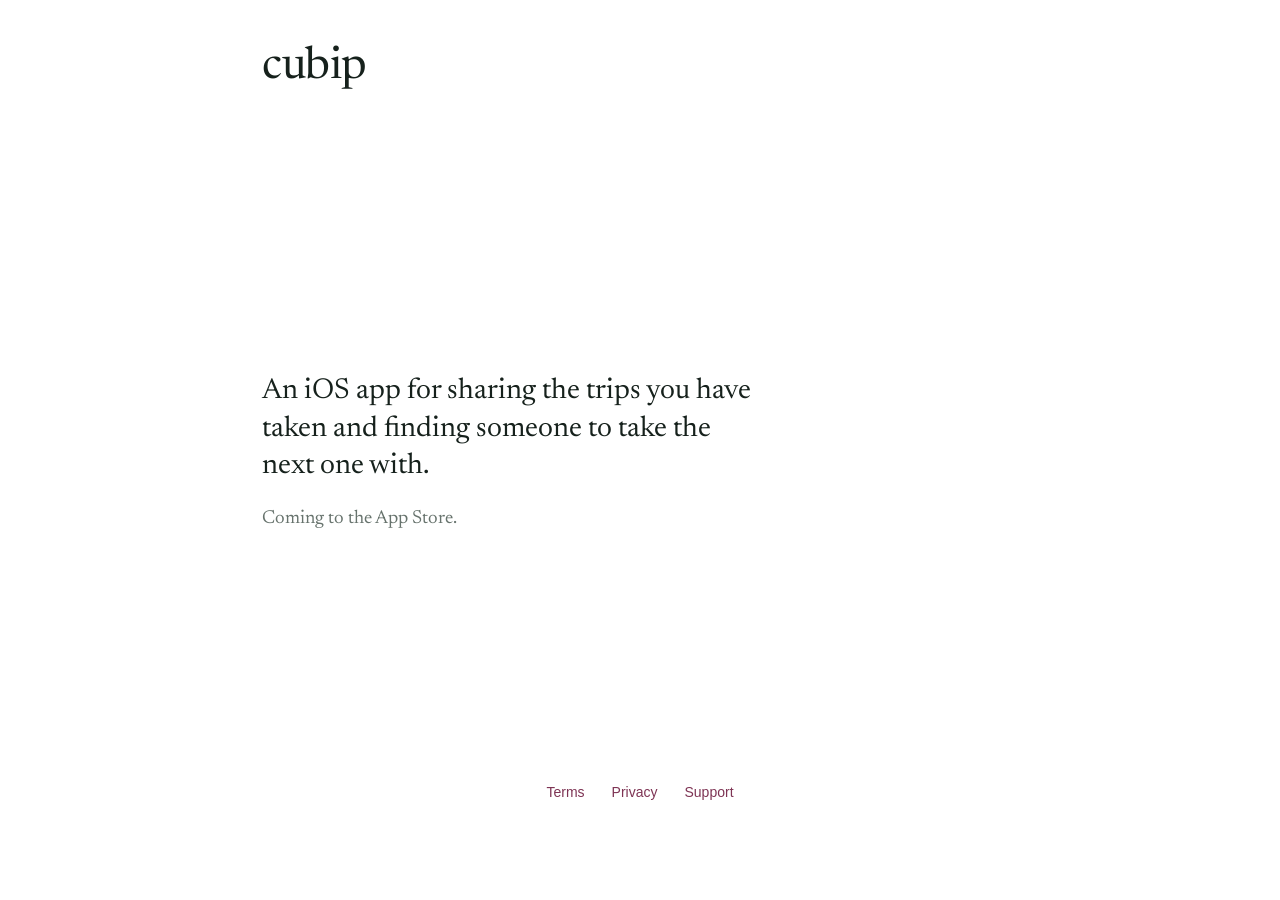
==== index.html @ 6688f63d "The cubip.com website: landing, terms, privacy, support" ====
<!DOCTYPE html>
<html lang="en">
<head>
  <meta charset="utf-8">
  <meta name="viewport" content="width=device-width, initial-scale=1">
  <title>cubip</title>
  <meta name="description" content="An iOS app for sharing the trips you have taken and finding someone to take the next one with.">
  <link rel="preconnect" href="https://fonts.googleapis.com">
  <link rel="preconnect" href="https://fonts.gstatic.com" crossorigin>
  <link href="https://fonts.googleapis.com/css2?family=Newsreader:ital,opsz,wght@0,6..72,400;0,6..72,500;0,6..72,600;1,6..72,400&family=Noto+Serif+TC:wght@400;500;600&display=swap" rel="stylesheet">
  <link rel="stylesheet" href="/style.css">
</head>
<body>
  <main class="landing">
    <header>
      <p class="wordmark">cubip</p>
    </header>

    <section>
      <p class="lede">An iOS app for sharing the trips you have taken and finding someone to take the next one with.</p>
      <p class="note">Coming to the App Store.</p>
    </section>

    <footer>
      <ul class="links">
        <li><a href="/terms/">Terms</a></li>
        <li><a href="/privacy/">Privacy</a></li>
        <li><a href="/support/">Support</a></li>
      </ul>
    </footer>
  </main>
</body>
</html>
---- style.css ----
/* cubip — the website's one stylesheet.
   The same rules as the app: white paper, ink for text, one accent for links,
   serif for everything people read. */

:root {
  --ink: #16211C;
  --muted: #67736D;
  --faint: #9AA39E;
  --raised: #F4F5F3;
  --accent: #7E3454;
  --rule: rgba(22, 33, 28, 0.11);
  --serif: "Newsreader", "Noto Serif TC", "Songti TC", Georgia, serif;
  --sans: -apple-system, BlinkMacSystemFont, "Helvetica Neue", Arial, sans-serif;
}

* {
  box-sizing: border-box;
}

html {
  background: #FFFFFF;
  color: var(--ink);
  font-family: var(--serif);
  font-size: 18px;
  line-height: 1.6;
  -webkit-text-size-adjust: 100%;
  text-rendering: optimizeLegibility;
}

body {
  margin: 0;
  min-height: 100vh;
  min-height: 100dvh;
  padding: 0 16px;
}

main {
  max-width: 42rem;
  margin: 0 auto;
  padding: 3rem 0 4rem;
}

/* The wordmark is the app's name: lowercase, serif, never anything else. */
.wordmark {
  font-family: var(--serif);
  font-weight: 400;
  font-size: 2rem;
  letter-spacing: -0.01em;
  line-height: 1;
  margin: 0;
}

.wordmark a {
  color: var(--ink);
  text-decoration: none;
}

h1 {
  font-family: var(--serif);
  font-weight: 400;
  font-size: 2rem;
  line-height: 1.2;
  letter-spacing: -0.01em;
  margin: 1.5rem 0 0.5rem;
}

h2 {
  font-family: var(--serif);
  font-weight: 500;
  font-size: 1.35rem;
  line-height: 1.3;
  margin: 2.5rem 0 0.5rem;
}

p, ul, ol {
  margin: 0 0 1.1rem;
}

ul, ol {
  padding-left: 1.4rem;
}

li {
  margin-bottom: 0.35rem;
}

a {
  color: var(--accent);
  text-decoration: underline;
  text-decoration-thickness: 1px;
  text-underline-offset: 0.15em;
}

a:hover {
  text-decoration-thickness: 2px;
}

strong {
  font-weight: 600;
}

/* Metadata — the page's date, the footer line — is set the way MetaText is
   in the app: small sans, tracked, in capitals. */
.meta {
  font-family: var(--sans);
  font-size: 11px;
  letter-spacing: 0.08em;
  text-transform: uppercase;
  color: var(--muted);
  margin: 0 0 2rem;
}

.muted {
  color: var(--muted);
}

hr {
  border: 0;
  border-top: 1px solid var(--rule);
  margin: 3rem 0 1.5rem;
}

/* Page footer: links to the other pages, in the sans like a control row. */
footer {
  max-width: 42rem;
  margin: 0 auto;
  padding: 0 0 3rem;
}

.links {
  font-family: var(--sans);
  font-size: 14px;
  display: flex;
  flex-wrap: wrap;
  gap: 0.25rem 1.5rem;
  list-style: none;
  padding: 0;
  margin: 0;
}

.links a {
  text-decoration: none;
}

.links a:hover {
  text-decoration: underline;
}

/* Landing page: one screen, wordmark at the top, the lines that matter,
   links pinned at the bottom of the viewport. */
.landing {
  display: flex;
  flex-direction: column;
  justify-content: space-between;
  min-height: 100vh;
  min-height: 100dvh;
  max-width: 42rem;
  margin: 0 auto;
  padding: 2.5rem 0 2rem;
}

.landing .wordmark {
  font-size: 2.5rem;
}

.landing .lede {
  font-size: 1.6rem;
  line-height: 1.3;
  margin: 2rem 0 1rem;
  max-width: 28rem;
}

.landing .note {
  color: var(--muted);
  font-size: 1.05rem;
  margin: 0;
}

@media (max-width: 480px) {
  html {
    font-size: 17px;
  }

  h1 {
    font-size: 1.75rem;
  }

  .landing .lede {
    font-size: 1.4rem;
  }
}

@media (min-width: 720px) {
  main {
    padding-top: 4rem;
  }
}
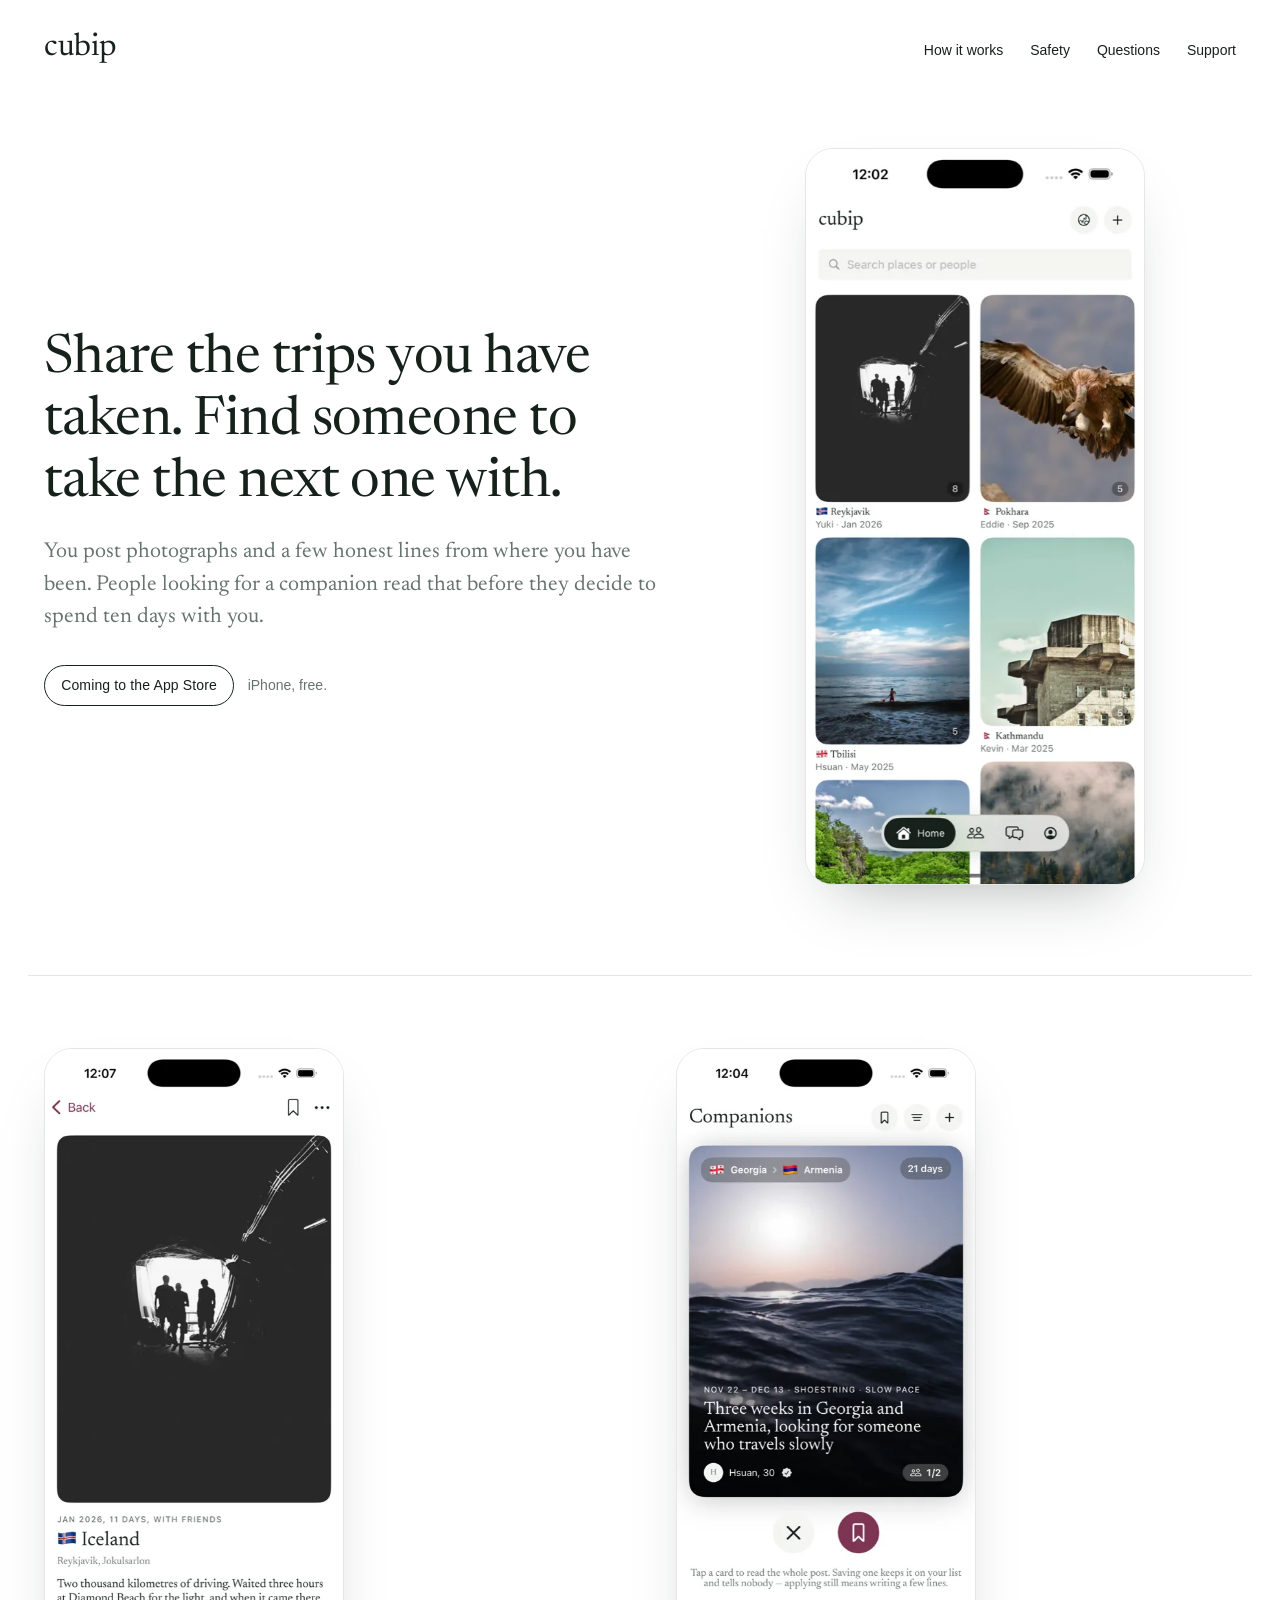
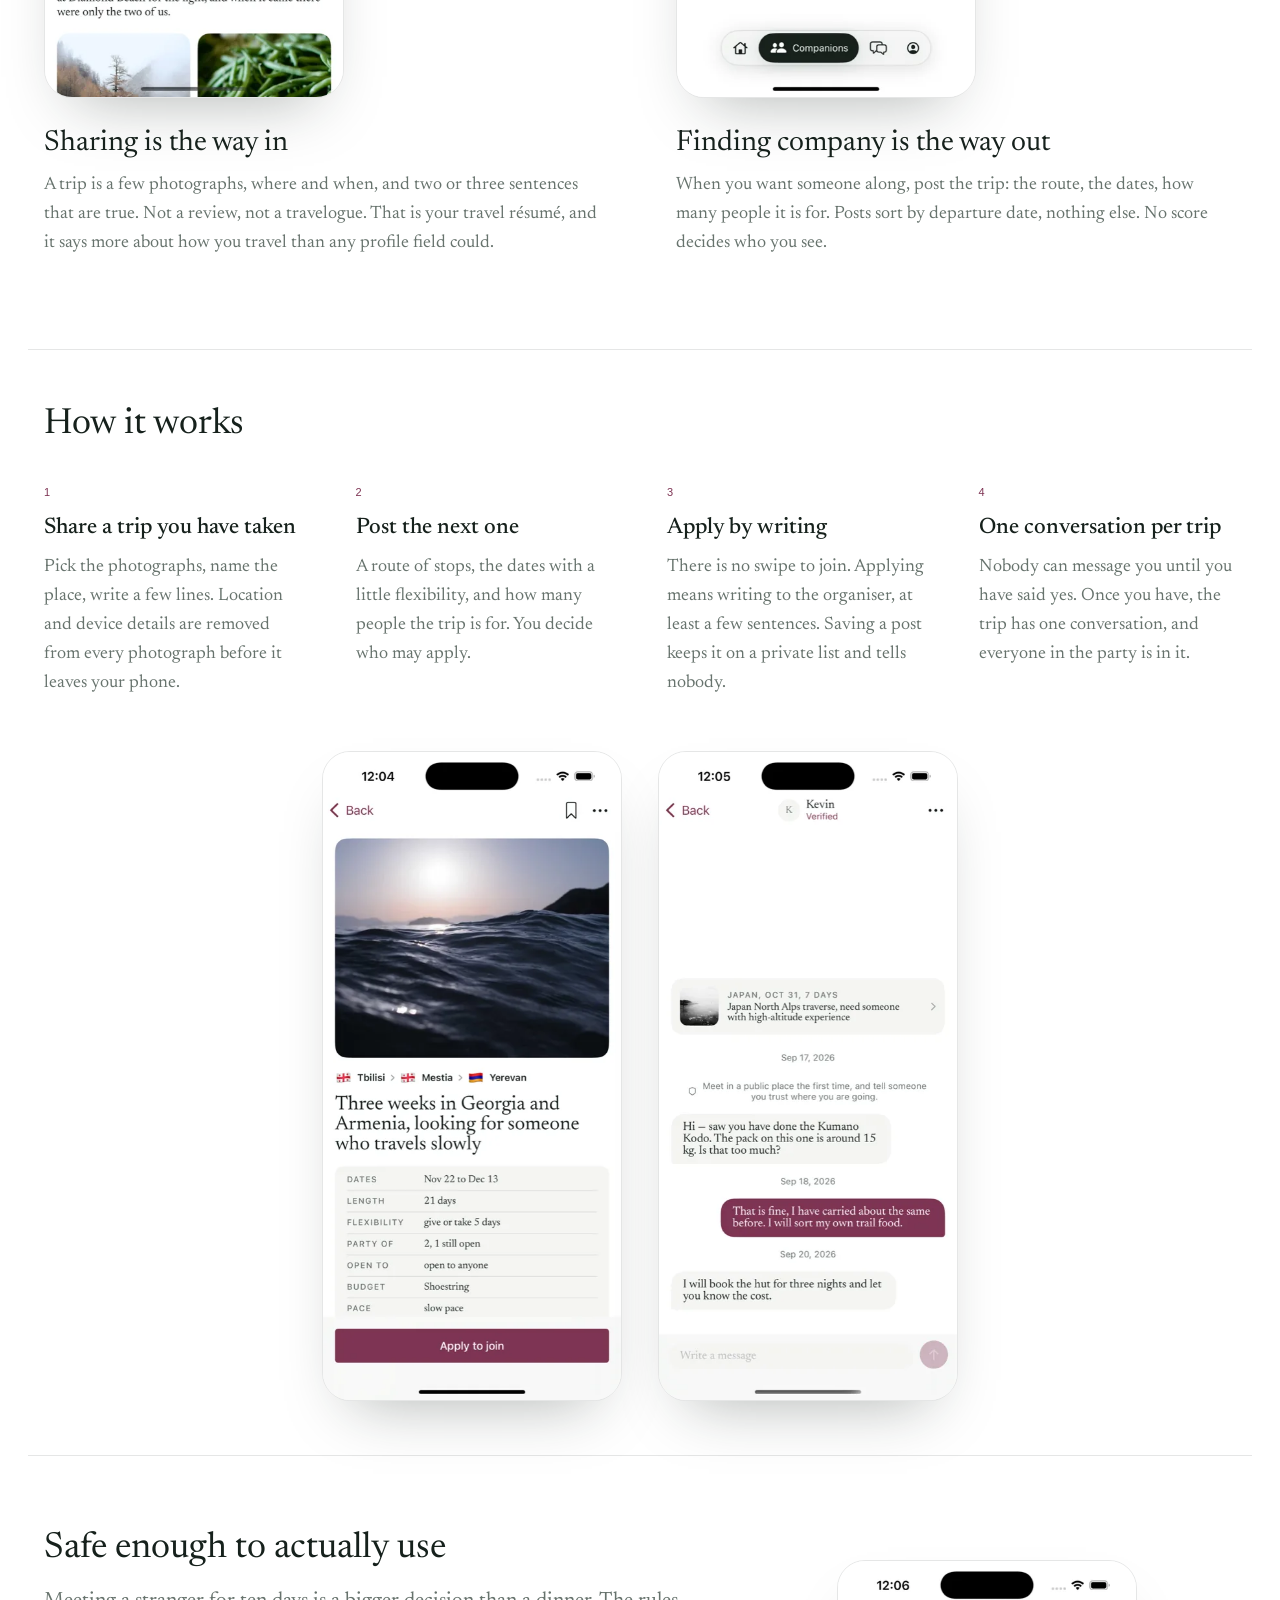
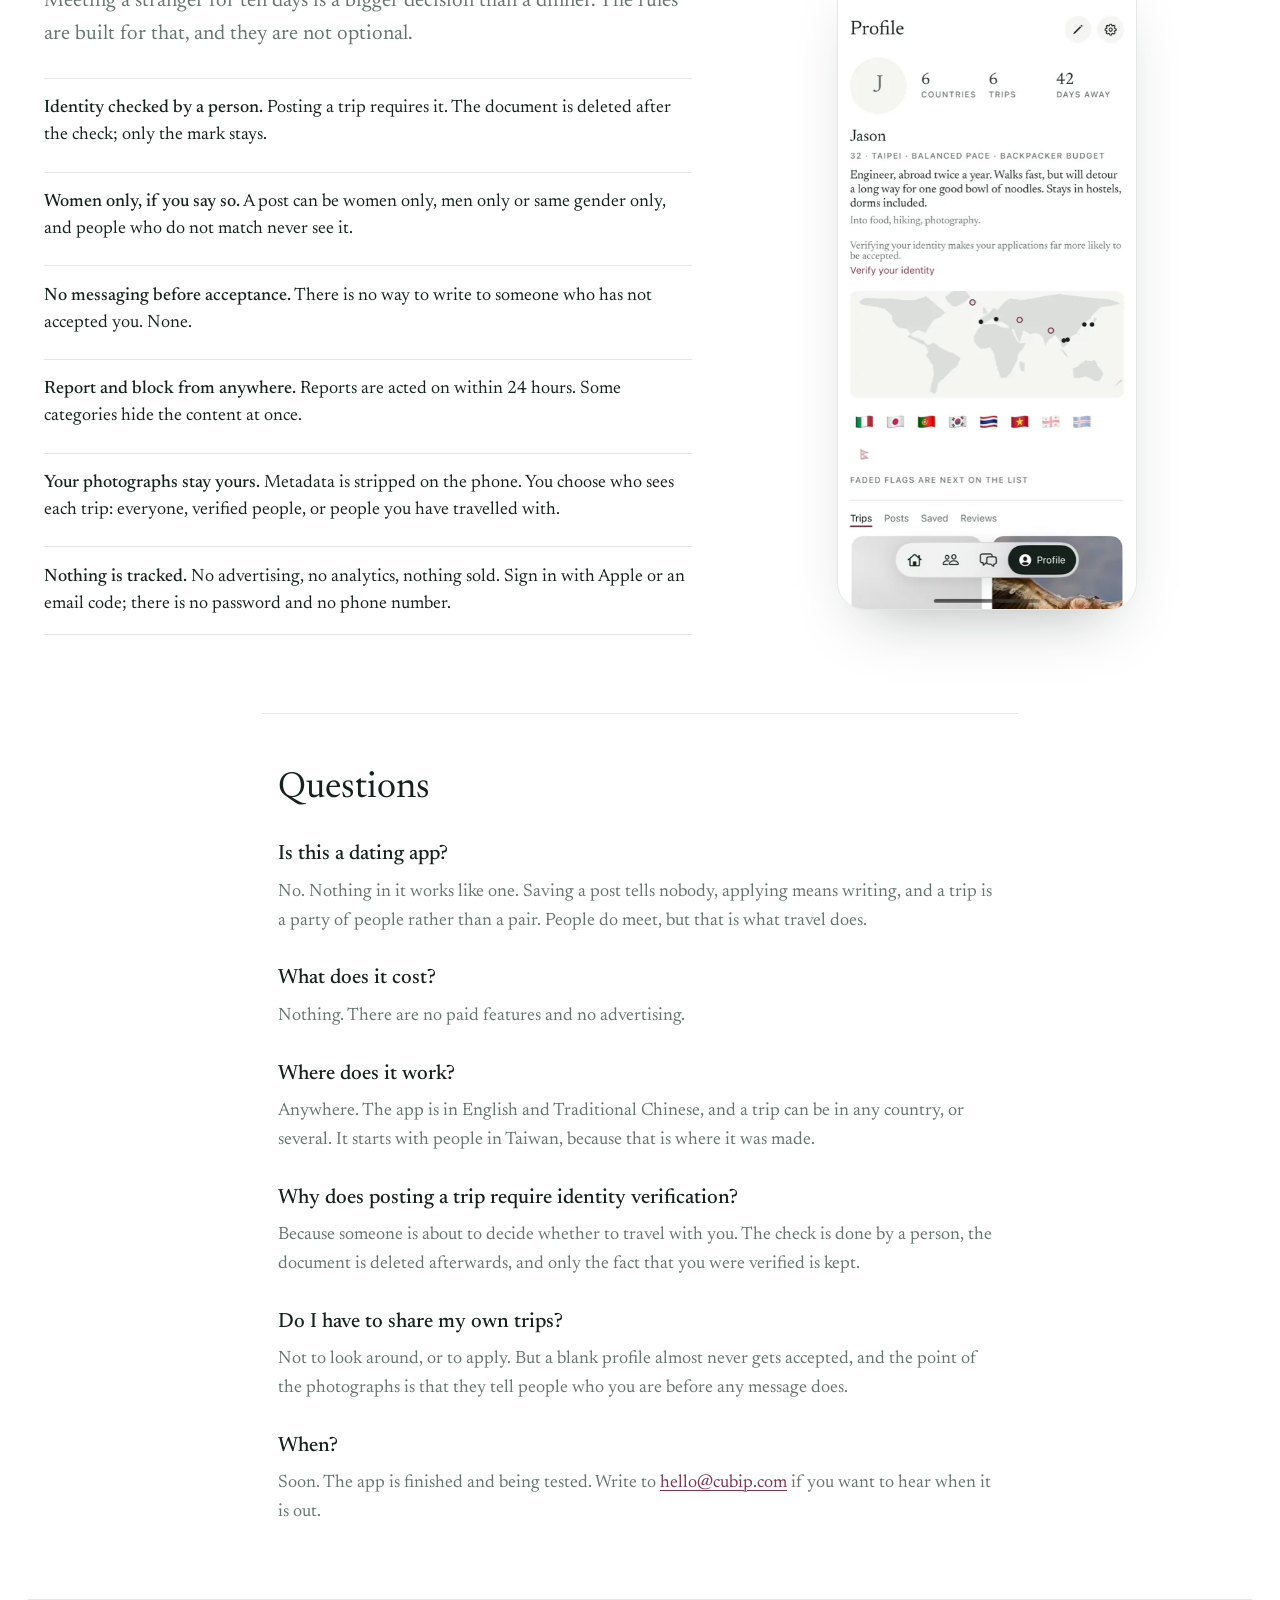
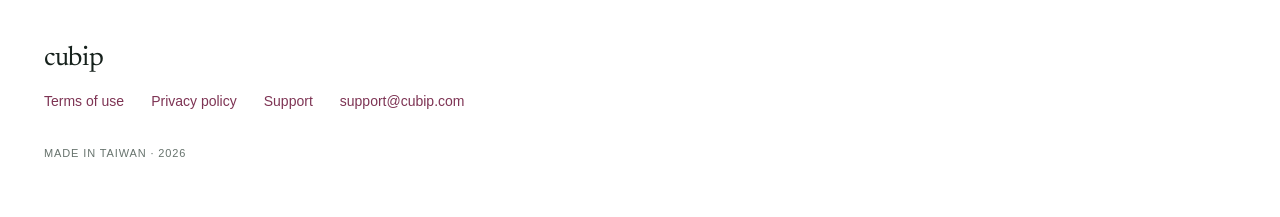
==== commit 5efa3e35: "A proper landing page, and stay out of search until launch Hero with the app on a phone, the two pil" ====
--- a/index.html
+++ b/index.html
@@ -3,31 +3,138 @@
 <head>
   <meta charset="utf-8">
   <meta name="viewport" content="width=device-width, initial-scale=1">
+  <meta name="robots" content="noindex, nofollow">
   <title>cubip</title>
   <meta name="description" content="An iOS app for sharing the trips you have taken and finding someone to take the next one with.">
+  <meta property="og:title" content="cubip">
+  <meta property="og:description" content="Share the trips you have taken. Find someone to take the next one with.">
+  <meta property="og:image" content="https://cubip.com/images/1-home.webp">
+  <link rel="icon" href="/images/icon.webp" type="image/webp">
   <link rel="preconnect" href="https://fonts.googleapis.com">
   <link rel="preconnect" href="https://fonts.gstatic.com" crossorigin>
   <link href="https://fonts.googleapis.com/css2?family=Newsreader:ital,opsz,wght@0,6..72,400;0,6..72,500;0,6..72,600;1,6..72,400&family=Noto+Serif+TC:wght@400;500;600&display=swap" rel="stylesheet">
   <link rel="stylesheet" href="/style.css">
 </head>
-<body>
-  <main class="landing">
-    <header>
-      <p class="wordmark">cubip</p>
-    </header>
+<body class="home">
 
-    <section>
-      <p class="lede">An iOS app for sharing the trips you have taken and finding someone to take the next one with.</p>
-      <p class="note">Coming to the App Store.</p>
-    </section>
+  <nav class="topbar">
+    <p class="wordmark"><a href="/">cubip</a></p>
+    <ul class="links">
+      <li><a href="#how">How it works</a></li>
+      <li><a href="#safety">Safety</a></li>
+      <li><a href="#questions">Questions</a></li>
+      <li><a href="/support/">Support</a></li>
+    </ul>
+  </nav>
 
-    <footer>
-      <ul class="links">
-        <li><a href="/terms/">Terms</a></li>
-        <li><a href="/privacy/">Privacy</a></li>
-        <li><a href="/support/">Support</a></li>
+  <header class="hero">
+    <div class="hero-text">
+      <h1>Share the trips you have taken. Find someone to take the next one with.</h1>
+      <p class="lede">You post photographs and a few honest lines from where you have been. People looking for a companion read that before they decide to spend ten days with you.</p>
+      <p class="soon"><span class="pill">Coming to the App Store</span> <span class="muted">iPhone, free.</span></p>
+    </div>
+    <figure class="phone phone-hero">
+      <img src="/images/1-home.webp" alt="The cubip home screen: a wall of photographs from trips people have taken" width="500" height="1087" loading="eager">
+    </figure>
+  </header>
+
+  <section class="pillars">
+    <div class="pillar">
+      <figure class="phone">
+        <img src="/images/2-record.webp" alt="A travel record: a photograph, the place, the dates and a few lines" width="500" height="1087" loading="lazy">
+      </figure>
+      <h2>Sharing is the way in</h2>
+      <p>A trip is a few photographs, where and when, and two or three sentences that are true. Not a review, not a travelogue. That is your travel résumé, and it says more about how you travel than any profile field could.</p>
+    </div>
+    <div class="pillar">
+      <figure class="phone">
+        <img src="/images/3-companions.webp" alt="A companion card: the route, the dates, the party and the organiser" width="500" height="1087" loading="lazy">
+      </figure>
+      <h2>Finding company is the way out</h2>
+      <p>When you want someone along, post the trip: the route, the dates, how many people it is for. Posts sort by departure date, nothing else. No score decides who you see.</p>
+    </div>
+  </section>
+
+  <section id="how" class="how">
+    <h2 class="section-title">How it works</h2>
+    <ol class="steps">
+      <li>
+        <span class="step-number">1</span>
+        <h3>Share a trip you have taken</h3>
+        <p>Pick the photographs, name the place, write a few lines. Location and device details are removed from every photograph before it leaves your phone.</p>
+      </li>
+      <li>
+        <span class="step-number">2</span>
+        <h3>Post the next one</h3>
+        <p>A route of stops, the dates with a little flexibility, and how many people the trip is for. You decide who may apply.</p>
+      </li>
+      <li>
+        <span class="step-number">3</span>
+        <h3>Apply by writing</h3>
+        <p>There is no swipe to join. Applying means writing to the organiser, at least a few sentences. Saving a post keeps it on a private list and tells nobody.</p>
+      </li>
+      <li>
+        <span class="step-number">4</span>
+        <h3>One conversation per trip</h3>
+        <p>Nobody can message you until you have said yes. Once you have, the trip has one conversation, and everyone in the party is in it.</p>
+      </li>
+    </ol>
+    <div class="how-phones">
+      <figure class="phone">
+        <img src="/images/4-post.webp" alt="A trip post: the route through Georgia and Armenia, the dates and the party" width="500" height="1087" loading="lazy">
+      </figure>
+      <figure class="phone">
+        <img src="/images/5-chat.webp" alt="A trip's conversation, opened after an application was accepted" width="500" height="1087" loading="lazy">
+      </figure>
+    </div>
+  </section>
+
+  <section id="safety" class="safety">
+    <div class="safety-text">
+      <h2 class="section-title">Safe enough to actually use</h2>
+      <p class="lede">Meeting a stranger for ten days is a bigger decision than a dinner. The rules are built for that, and they are not optional.</p>
+      <ul class="rules">
+        <li><strong>Identity checked by a person.</strong> Posting a trip requires it. The document is deleted after the check; only the mark stays.</li>
+        <li><strong>Women only, if you say so.</strong> A post can be women only, men only or same gender only, and people who do not match never see it.</li>
+        <li><strong>No messaging before acceptance.</strong> There is no way to write to someone who has not accepted you. None.</li>
+        <li><strong>Report and block from anywhere.</strong> Reports are acted on within 24 hours. Some categories hide the content at once.</li>
+        <li><strong>Your photographs stay yours.</strong> Metadata is stripped on the phone. You choose who sees each trip: everyone, verified people, or people you have travelled with.</li>
+        <li><strong>Nothing is tracked.</strong> No advertising, no analytics, nothing sold. Sign in with Apple or an email code; there is no password and no phone number.</li>
       </ul>
-    </footer>
-  </main>
+    </div>
+    <figure class="phone">
+      <img src="/images/6-profile.webp" alt="A profile: the footprint map, the flags of countries visited, and the trips" width="500" height="1087" loading="lazy">
+    </figure>
+  </section>
+
+  <section id="questions" class="questions">
+    <h2 class="section-title">Questions</h2>
+    <dl>
+      <dt>Is this a dating app?</dt>
+      <dd>No. Nothing in it works like one. Saving a post tells nobody, applying means writing, and a trip is a party of people rather than a pair. People do meet, but that is what travel does.</dd>
+      <dt>What does it cost?</dt>
+      <dd>Nothing. There are no paid features and no advertising.</dd>
+      <dt>Where does it work?</dt>
+      <dd>Anywhere. The app is in English and Traditional Chinese, and a trip can be in any country, or several. It starts with people in Taiwan, because that is where it was made.</dd>
+      <dt>Why does posting a trip require identity verification?</dt>
+      <dd>Because someone is about to decide whether to travel with you. The check is done by a person, the document is deleted afterwards, and only the fact that you were verified is kept.</dd>
+      <dt>Do I have to share my own trips?</dt>
+      <dd>Not to look around, or to apply. But a blank profile almost never gets accepted, and the point of the photographs is that they tell people who you are before any message does.</dd>
+      <dt>When?</dt>
+      <dd>Soon. The app is finished and being tested. Write to <a href="mailto:hello@cubip.com">hello@cubip.com</a> if you want to hear when it is out.</dd>
+    </dl>
+  </section>
+
+  <footer class="site-footer">
+    <p class="wordmark">cubip</p>
+    <ul class="links">
+      <li><a href="/terms/">Terms of use</a></li>
+      <li><a href="/privacy/">Privacy policy</a></li>
+      <li><a href="/support/">Support</a></li>
+      <li><a href="mailto:support@cubip.com">support@cubip.com</a></li>
+    </ul>
+    <p class="meta">Made in Taiwan · 2026</p>
+  </footer>
+
 </body>
 </html>
--- a/style.css
+++ b/style.css
@@ -195,3 +195,296 @@
     padding-top: 4rem;
   }
 }
+
+/* ------------------------------------------------------------ Landing page
+   Photographs carry the colour; the page stays white and set in the serif.
+   Phones are plain rounded frames, no bezel art, so the screenshots read as
+   prints on a wall rather than as a device advert. */
+
+.home {
+  padding: 0;
+}
+
+.topbar {
+  display: flex;
+  align-items: baseline;
+  justify-content: space-between;
+  gap: 1rem;
+  max-width: 68rem;
+  margin: 0 auto;
+  padding: 1.75rem 16px 0;
+}
+
+.topbar .wordmark {
+  font-size: 1.75rem;
+}
+
+.topbar .links a {
+  color: var(--ink);
+}
+
+.hero {
+  display: grid;
+  grid-template-columns: minmax(0, 1fr);
+  gap: 2.5rem;
+  align-items: center;
+  max-width: 68rem;
+  margin: 0 auto;
+  padding: 3rem 16px 4rem;
+}
+
+.hero h1 {
+  font-size: 2.4rem;
+  line-height: 1.15;
+  margin: 0 0 1.25rem;
+  max-width: 22ch;
+}
+
+.hero .lede {
+  font-size: 1.2rem;
+  line-height: 1.5;
+  color: var(--muted);
+  max-width: 34rem;
+  margin: 0 0 1.75rem;
+}
+
+.soon {
+  font-family: var(--sans);
+  font-size: 14px;
+  margin: 0;
+  display: flex;
+  align-items: center;
+  gap: 0.75rem;
+  flex-wrap: wrap;
+}
+
+.pill {
+  display: inline-block;
+  padding: 0.45rem 0.9rem;
+  border: 1px solid var(--ink);
+  border-radius: 999px;
+  color: var(--ink);
+  font-weight: 500;
+  letter-spacing: 0.01em;
+}
+
+.phone {
+  margin: 0;
+  width: 100%;
+  max-width: 300px;
+  justify-self: center;
+}
+
+.phone img {
+  display: block;
+  width: 100%;
+  height: auto;
+  border-radius: 28px;
+  border: 1px solid var(--rule);
+  box-shadow: 0 30px 60px -30px rgba(22, 33, 28, 0.35);
+}
+
+.phone-hero {
+  max-width: 340px;
+}
+
+.section-title {
+  font-size: 2rem;
+  font-weight: 400;
+  line-height: 1.2;
+  margin: 0 0 0.75rem;
+}
+
+.pillars {
+  display: grid;
+  grid-template-columns: minmax(0, 1fr);
+  gap: 3rem;
+  max-width: 68rem;
+  margin: 0 auto;
+  padding: 3rem 16px;
+  border-top: 1px solid var(--rule);
+}
+
+.pillar h2 {
+  font-size: 1.6rem;
+  font-weight: 400;
+  margin: 1.5rem 0 0.5rem;
+}
+
+.pillar p {
+  color: var(--muted);
+}
+
+.how {
+  max-width: 68rem;
+  margin: 0 auto;
+  padding: 3rem 16px;
+  border-top: 1px solid var(--rule);
+}
+
+.steps {
+  list-style: none;
+  padding: 0;
+  margin: 2rem 0 0;
+  display: grid;
+  grid-template-columns: minmax(0, 1fr);
+  gap: 2rem;
+}
+
+.steps li {
+  margin: 0;
+}
+
+.step-number {
+  font-family: var(--sans);
+  font-size: 11px;
+  letter-spacing: 0.08em;
+  color: var(--accent);
+  display: block;
+  margin-bottom: 0.5rem;
+}
+
+.steps h3 {
+  font-family: var(--serif);
+  font-weight: 500;
+  font-size: 1.25rem;
+  margin: 0 0 0.4rem;
+}
+
+.steps p {
+  color: var(--muted);
+  font-size: 1rem;
+  margin: 0;
+}
+
+.how-phones {
+  display: flex;
+  gap: 2rem;
+  justify-content: center;
+  flex-wrap: wrap;
+  margin-top: 3rem;
+}
+
+.safety {
+  display: grid;
+  grid-template-columns: minmax(0, 1fr);
+  gap: 2.5rem;
+  align-items: center;
+  max-width: 68rem;
+  margin: 0 auto;
+  padding: 3rem 16px;
+  border-top: 1px solid var(--rule);
+}
+
+.safety .lede {
+  font-size: 1.15rem;
+  color: var(--muted);
+  margin: 0 0 1.5rem;
+}
+
+.rules {
+  list-style: none;
+  padding: 0;
+  margin: 0;
+}
+
+.rules li {
+  padding: 0.9rem 0;
+  border-top: 1px solid var(--rule);
+  font-size: 1rem;
+  line-height: 1.5;
+}
+
+.rules li:last-child {
+  border-bottom: 1px solid var(--rule);
+}
+
+.rules strong {
+  font-weight: 500;
+}
+
+.questions {
+  max-width: 42rem;
+  margin: 0 auto;
+  padding: 3rem 16px 4rem;
+  border-top: 1px solid var(--rule);
+}
+
+.questions dl {
+  margin: 1.5rem 0 0;
+}
+
+.questions dt {
+  font-weight: 500;
+  font-size: 1.15rem;
+  margin: 1.5rem 0 0.35rem;
+}
+
+.questions dd {
+  margin: 0;
+  color: var(--muted);
+}
+
+.site-footer {
+  max-width: 68rem;
+  margin: 0 auto;
+  padding: 2.5rem 16px 3rem;
+  border-top: 1px solid var(--rule);
+}
+
+.site-footer .wordmark {
+  font-size: 1.5rem;
+  margin-bottom: 1rem;
+}
+
+.site-footer .meta {
+  margin: 1.5rem 0 0;
+}
+
+@media (min-width: 720px) {
+  .hero {
+    grid-template-columns: minmax(0, 1.2fr) minmax(0, 1fr);
+    padding-top: 4.5rem;
+    padding-bottom: 5rem;
+  }
+
+  .hero h1 {
+    font-size: 3rem;
+  }
+
+  .pillars {
+    grid-template-columns: repeat(2, minmax(0, 1fr));
+    gap: 4rem;
+    padding-top: 4rem;
+    padding-bottom: 4rem;
+  }
+
+  .steps {
+    grid-template-columns: repeat(2, minmax(0, 1fr));
+    gap: 2.5rem 3rem;
+  }
+
+  .safety {
+    grid-template-columns: minmax(0, 1.3fr) minmax(0, 1fr);
+    padding-top: 4rem;
+    padding-bottom: 4rem;
+  }
+}
+
+@media (min-width: 1000px) {
+  .steps {
+    grid-template-columns: repeat(4, minmax(0, 1fr));
+  }
+}
+
+/* On a phone the in-page links are one tap away anyway; keep the top bar to
+   the wordmark and Support so it stays on one line. */
+@media (max-width: 480px) {
+  .topbar .links {
+    gap: 0.25rem 1rem;
+  }
+
+  .topbar .links li:not(:last-child) {
+    display: none;
+  }
+}
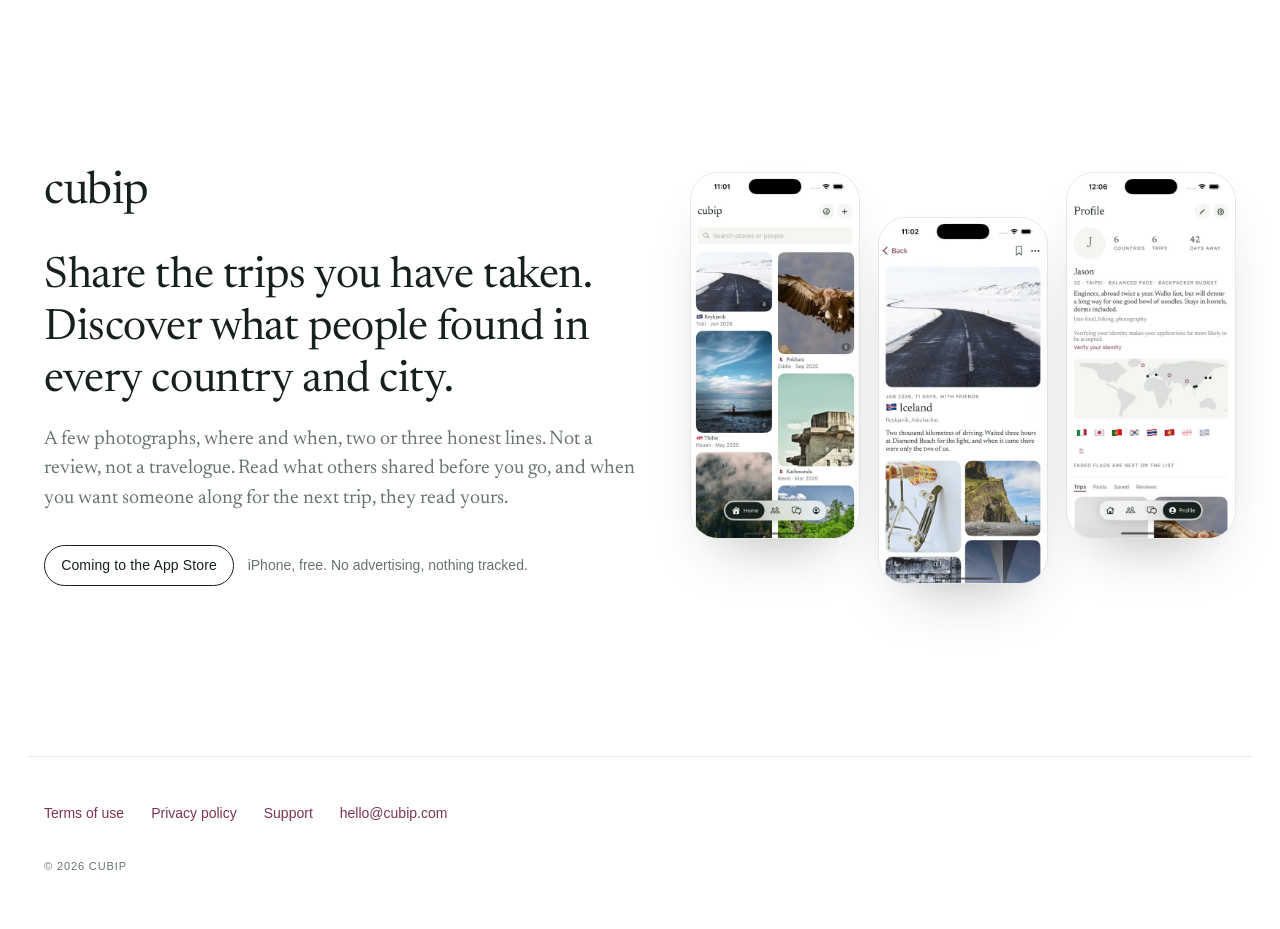
==== commit 9830bb92: "One-screen landing; terms and privacy written for the EU, the US and Taiwan" ====
--- a/index.html
+++ b/index.html
@@ -5,9 +5,9 @@
   <meta name="viewport" content="width=device-width, initial-scale=1">
   <meta name="robots" content="noindex, nofollow">
   <title>cubip</title>
-  <meta name="description" content="An iOS app for sharing the trips you have taken and finding someone to take the next one with.">
+  <meta name="description" content="Share the trips you have taken and discover what people found in every country and city. An iPhone app.">
   <meta property="og:title" content="cubip">
-  <meta property="og:description" content="Share the trips you have taken. Find someone to take the next one with.">
+  <meta property="og:description" content="Share the trips you have taken. Discover what people found in every country and city.">
   <meta property="og:image" content="https://cubip.com/images/1-home.webp">
   <link rel="icon" href="/images/icon.webp" type="image/webp">
   <link rel="preconnect" href="https://fonts.googleapis.com">
@@ -17,123 +17,37 @@
 </head>
 <body class="home">
 
-  <nav class="topbar">
-    <p class="wordmark"><a href="/">cubip</a></p>
-    <ul class="links">
-      <li><a href="#how">How it works</a></li>
-      <li><a href="#safety">Safety</a></li>
-      <li><a href="#questions">Questions</a></li>
-      <li><a href="/support/">Support</a></li>
-    </ul>
-  </nav>
-
-  <header class="hero">
-    <div class="hero-text">
-      <h1>Share the trips you have taken. Find someone to take the next one with.</h1>
-      <p class="lede">You post photographs and a few honest lines from where you have been. People looking for a companion read that before they decide to spend ten days with you.</p>
-      <p class="soon"><span class="pill">Coming to the App Store</span> <span class="muted">iPhone, free.</span></p>
+  <main class="landing">
+    <div class="landing-text">
+      <p class="wordmark"><a href="/">cubip</a></p>
+      <h1 class="lede">Share the trips you have taken. Discover what people found in every country and city.</h1>
+      <p class="note">A few photographs, where and when, two or three honest lines. Not a review, not a travelogue. Read what others shared before you go, and when you want someone along for the next trip, they read yours.</p>
+      <p class="store-line">
+        <span class="pill">Coming to the App Store</span>
+        <span class="muted">iPhone, free. No advertising, nothing tracked.</span>
+      </p>
     </div>
-    <figure class="phone phone-hero">
-      <img src="/images/1-home.webp" alt="The cubip home screen: a wall of photographs from trips people have taken" width="500" height="1087" loading="eager">
-    </figure>
-  </header>
-
-  <section class="pillars">
-    <div class="pillar">
+    <div class="landing-phones">
+      <figure class="phone">
+        <img src="/images/1-home.webp" alt="The cubip home screen: a wall of photographs from trips people have taken" width="500" height="1087" loading="eager">
+      </figure>
       <figure class="phone">
         <img src="/images/2-record.webp" alt="A travel record: a photograph, the place, the dates and a few lines" width="500" height="1087" loading="lazy">
       </figure>
-      <h2>Sharing is the way in</h2>
-      <p>A trip is a few photographs, where and when, and two or three sentences that are true. Not a review, not a travelogue. That is your travel résumé, and it says more about how you travel than any profile field could.</p>
-    </div>
-    <div class="pillar">
       <figure class="phone">
-        <img src="/images/3-companions.webp" alt="A companion card: the route, the dates, the party and the organiser" width="500" height="1087" loading="lazy">
-      </figure>
-      <h2>Finding company is the way out</h2>
-      <p>When you want someone along, post the trip: the route, the dates, how many people it is for. Posts sort by departure date, nothing else. No score decides who you see.</p>
-    </div>
-  </section>
-
-  <section id="how" class="how">
-    <h2 class="section-title">How it works</h2>
-    <ol class="steps">
-      <li>
-        <span class="step-number">1</span>
-        <h3>Share a trip you have taken</h3>
-        <p>Pick the photographs, name the place, write a few lines. Location and device details are removed from every photograph before it leaves your phone.</p>
-      </li>
-      <li>
-        <span class="step-number">2</span>
-        <h3>Post the next one</h3>
-        <p>A route of stops, the dates with a little flexibility, and how many people the trip is for. You decide who may apply.</p>
-      </li>
-      <li>
-        <span class="step-number">3</span>
-        <h3>Apply by writing</h3>
-        <p>There is no swipe to join. Applying means writing to the organiser, at least a few sentences. Saving a post keeps it on a private list and tells nobody.</p>
-      </li>
-      <li>
-        <span class="step-number">4</span>
-        <h3>One conversation per trip</h3>
-        <p>Nobody can message you until you have said yes. Once you have, the trip has one conversation, and everyone in the party is in it.</p>
-      </li>
-    </ol>
-    <div class="how-phones">
-      <figure class="phone">
-        <img src="/images/4-post.webp" alt="A trip post: the route through Georgia and Armenia, the dates and the party" width="500" height="1087" loading="lazy">
-      </figure>
-      <figure class="phone">
-        <img src="/images/5-chat.webp" alt="A trip's conversation, opened after an application was accepted" width="500" height="1087" loading="lazy">
+        <img src="/images/6-profile.webp" alt="A profile: the footprint map, the flags of countries visited, and the trips" width="500" height="1087" loading="lazy">
       </figure>
     </div>
-  </section>
-
-  <section id="safety" class="safety">
-    <div class="safety-text">
-      <h2 class="section-title">Safe enough to actually use</h2>
-      <p class="lede">Meeting a stranger for ten days is a bigger decision than a dinner. The rules are built for that, and they are not optional.</p>
-      <ul class="rules">
-        <li><strong>Identity checked by a person.</strong> Posting a trip requires it. The document is deleted after the check; only the mark stays.</li>
-        <li><strong>Women only, if you say so.</strong> A post can be women only, men only or same gender only, and people who do not match never see it.</li>
-        <li><strong>No messaging before acceptance.</strong> There is no way to write to someone who has not accepted you. None.</li>
-        <li><strong>Report and block from anywhere.</strong> Reports are acted on within 24 hours. Some categories hide the content at once.</li>
-        <li><strong>Your photographs stay yours.</strong> Metadata is stripped on the phone. You choose who sees each trip: everyone, verified people, or people you have travelled with.</li>
-        <li><strong>Nothing is tracked.</strong> No advertising, no analytics, nothing sold. Sign in with Apple or an email code; there is no password and no phone number.</li>
-      </ul>
-    </div>
-    <figure class="phone">
-      <img src="/images/6-profile.webp" alt="A profile: the footprint map, the flags of countries visited, and the trips" width="500" height="1087" loading="lazy">
-    </figure>
-  </section>
-
-  <section id="questions" class="questions">
-    <h2 class="section-title">Questions</h2>
-    <dl>
-      <dt>Is this a dating app?</dt>
-      <dd>No. Nothing in it works like one. Saving a post tells nobody, applying means writing, and a trip is a party of people rather than a pair. People do meet, but that is what travel does.</dd>
-      <dt>What does it cost?</dt>
-      <dd>Nothing. There are no paid features and no advertising.</dd>
-      <dt>Where does it work?</dt>
-      <dd>Anywhere. The app is in English and Traditional Chinese, and a trip can be in any country, or several. It starts with people in Taiwan, because that is where it was made.</dd>
-      <dt>Why does posting a trip require identity verification?</dt>
-      <dd>Because someone is about to decide whether to travel with you. The check is done by a person, the document is deleted afterwards, and only the fact that you were verified is kept.</dd>
-      <dt>Do I have to share my own trips?</dt>
-      <dd>Not to look around, or to apply. But a blank profile almost never gets accepted, and the point of the photographs is that they tell people who you are before any message does.</dd>
-      <dt>When?</dt>
-      <dd>Soon. The app is finished and being tested. Write to <a href="mailto:hello@cubip.com">hello@cubip.com</a> if you want to hear when it is out.</dd>
-    </dl>
-  </section>
+  </main>
 
   <footer class="site-footer">
-    <p class="wordmark">cubip</p>
     <ul class="links">
       <li><a href="/terms/">Terms of use</a></li>
       <li><a href="/privacy/">Privacy policy</a></li>
       <li><a href="/support/">Support</a></li>
-      <li><a href="mailto:support@cubip.com">support@cubip.com</a></li>
+      <li><a href="mailto:hello@cubip.com">hello@cubip.com</a></li>
     </ul>
-    <p class="meta">Made in Taiwan · 2026</p>
+    <p class="meta">© 2026 cubip</p>
   </footer>
 
 </body>
--- a/style.css
+++ b/style.css
@@ -146,17 +146,16 @@
   text-decoration: underline;
 }
 
-/* Landing page: one screen, wordmark at the top, the lines that matter,
-   links pinned at the bottom of the viewport. */
+/* Landing page: one screen. The words on the left, three screenshots as
+   prints on the right, the legal links in the footer. Nothing else. */
 .landing {
-  display: flex;
-  flex-direction: column;
-  justify-content: space-between;
-  min-height: 100vh;
-  min-height: 100dvh;
-  max-width: 42rem;
-  margin: 0 auto;
-  padding: 2.5rem 0 2rem;
+  display: grid;
+  grid-template-columns: minmax(0, 1fr);
+  gap: 2.5rem;
+  align-items: center;
+  max-width: 68rem;
+  margin: 0 auto;
+  padding: 2.5rem 16px 2rem;
 }
 
 .landing .wordmark {
@@ -164,16 +163,68 @@
 }
 
 .landing .lede {
-  font-size: 1.6rem;
-  line-height: 1.3;
+  font-family: var(--serif);
+  font-weight: 400;
+  font-size: 1.9rem;
+  line-height: 1.2;
+  letter-spacing: -0.01em;
   margin: 2rem 0 1rem;
-  max-width: 28rem;
+  max-width: 22ch;
 }
 
 .landing .note {
   color: var(--muted);
-  font-size: 1.05rem;
-  margin: 0;
+  font-size: 1.1rem;
+  line-height: 1.5;
+  max-width: 34rem;
+  margin: 0 0 1.75rem;
+}
+
+/* The one control on the page. Once the App Store link exists it is an
+   <a class="store"> here; until then the pill says so. */
+.store-line {
+  font-family: var(--sans);
+  font-size: 14px;
+  margin: 0;
+  display: flex;
+  align-items: center;
+  gap: 0.75rem;
+  flex-wrap: wrap;
+}
+
+.store {
+  display: inline-block;
+  padding: 0.6rem 1.1rem;
+  background: var(--accent);
+  color: #FFFFFF;
+  border-radius: 999px;
+  font-weight: 500;
+  letter-spacing: 0.01em;
+  text-decoration: none;
+}
+
+.store:hover {
+  text-decoration: none;
+  opacity: 0.92;
+}
+
+.landing-phones {
+  display: flex;
+  gap: 1rem;
+  justify-content: center;
+  align-items: flex-start;
+}
+
+.landing-phones .phone {
+  max-width: 200px;
+}
+
+.landing-phones .phone:nth-child(2) {
+  margin-top: 2.5rem;
+}
+
+.landing-phones .phone:nth-child(3) {
+  display: none;
 }
 
 @media (max-width: 480px) {
@@ -186,7 +237,11 @@
   }
 
   .landing .lede {
-    font-size: 1.4rem;
+    font-size: 1.5rem;
+  }
+
+  .landing-phones .phone {
+    max-width: 150px;
   }
 }
 
@@ -442,6 +497,22 @@
 }
 
 @media (min-width: 720px) {
+  .landing {
+    grid-template-columns: minmax(0, 1.1fr) minmax(0, 1fr);
+    min-height: calc(100vh - 8rem);
+    min-height: calc(100dvh - 8rem);
+    padding-top: 3rem;
+    padding-bottom: 3rem;
+  }
+
+  .landing .lede {
+    font-size: 2.4rem;
+  }
+
+  .landing-phones .phone:nth-child(3) {
+    display: block;
+  }
+
   .hero {
     grid-template-columns: minmax(0, 1.2fr) minmax(0, 1fr);
     padding-top: 4.5rem;
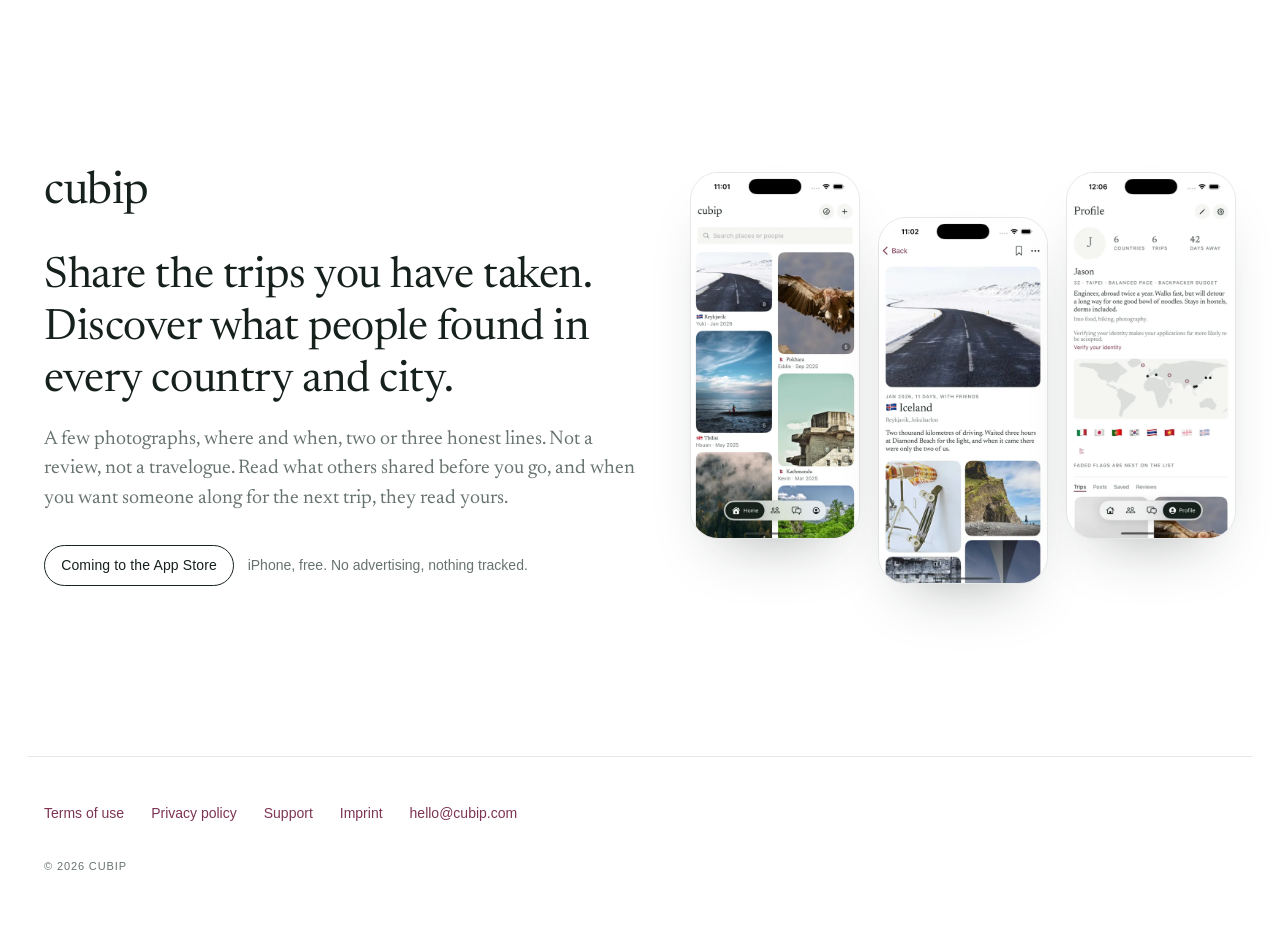
==== commit beac7f5b: "The operator is in Germany: German law, an imprint page, GDPR as home law" ====
--- a/index.html
+++ b/index.html
@@ -45,6 +45,7 @@
       <li><a href="/terms/">Terms of use</a></li>
       <li><a href="/privacy/">Privacy policy</a></li>
       <li><a href="/support/">Support</a></li>
+      <li><a href="/imprint/">Imprint</a></li>
       <li><a href="mailto:hello@cubip.com">hello@cubip.com</a></li>
     </ul>
     <p class="meta">© 2026 cubip</p>
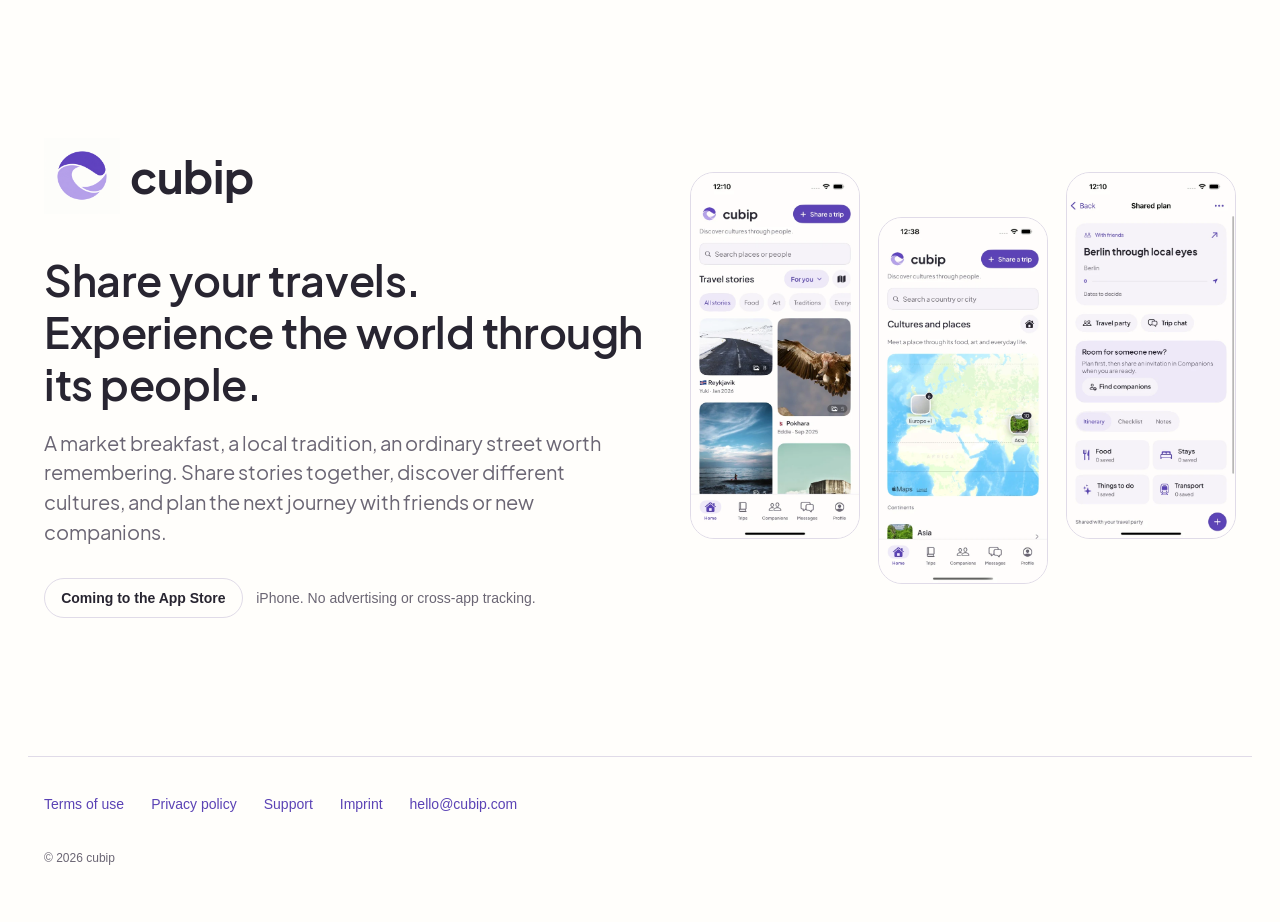
==== commit 31cb331c: "Update cultural travel site and shared planning policies" ====
--- a/index.html
+++ b/index.html
@@ -2,17 +2,16 @@
 <html lang="en">
 <head>
   <meta charset="utf-8">
+  <meta name="referrer" content="no-referrer">
+  <meta http-equiv="Content-Security-Policy" content="default-src 'self'; script-src 'none'; object-src 'none'; base-uri 'none'; form-action 'none'">
   <meta name="viewport" content="width=device-width, initial-scale=1">
   <meta name="robots" content="noindex, nofollow">
   <title>cubip</title>
   <meta name="description" content="Share the trips you have taken and discover what people found in every country and city. An iPhone app.">
   <meta property="og:title" content="cubip">
-  <meta property="og:description" content="Share the trips you have taken. Discover what people found in every country and city.">
+  <meta property="og:description" content="Share your travels. Experience the world through its people.">
   <meta property="og:image" content="https://cubip.com/images/1-home.webp">
   <link rel="icon" href="/images/icon.webp" type="image/webp">
-  <link rel="preconnect" href="https://fonts.googleapis.com">
-  <link rel="preconnect" href="https://fonts.gstatic.com" crossorigin>
-  <link href="https://fonts.googleapis.com/css2?family=Newsreader:ital,opsz,wght@0,6..72,400;0,6..72,500;0,6..72,600;1,6..72,400&family=Noto+Serif+TC:wght@400;500;600&display=swap" rel="stylesheet">
   <link rel="stylesheet" href="/style.css">
 </head>
 <body class="home">
@@ -20,11 +19,11 @@
   <main class="landing">
     <div class="landing-text">
       <p class="wordmark"><a href="/">cubip</a></p>
-      <h1 class="lede">Share the trips you have taken. Discover what people found in every country and city.</h1>
-      <p class="note">A few photographs, where and when, two or three honest lines. Not a review, not a travelogue. Read what others shared before you go, and when you want someone along for the next trip, they read yours.</p>
+      <h1 class="lede">Share your travels. Experience the world through its people.</h1>
+      <p class="note">A market breakfast, a local tradition, an ordinary street worth remembering. Share stories together, discover different cultures, and plan the next journey with friends or new companions.</p>
       <p class="store-line">
         <span class="pill">Coming to the App Store</span>
-        <span class="muted">iPhone, free. No advertising, nothing tracked.</span>
+        <span class="muted">iPhone. No advertising or cross-app tracking.</span>
       </p>
     </div>
     <div class="landing-phones">
@@ -32,10 +31,10 @@
         <img src="/images/1-home.webp" alt="The cubip home screen: a wall of photographs from trips people have taken" width="500" height="1087" loading="eager">
       </figure>
       <figure class="phone">
-        <img src="/images/2-record.webp" alt="A travel record: a photograph, the place, the dates and a few lines" width="500" height="1087" loading="lazy">
+        <img src="/images/2-cultures.webp" alt="Explore cultures and places through the map and shared stories" width="500" height="1087" loading="lazy">
       </figure>
       <figure class="phone">
-        <img src="/images/6-profile.webp" alt="A profile: the footprint map, the flags of countries visited, and the trips" width="500" height="1087" loading="lazy">
+        <img src="/images/3-planning.webp" alt="A private trip plan with food, stays, activities, transport and companion recruitment" width="500" height="1087" loading="lazy">
       </figure>
     </div>
   </main>
--- a/style.css
+++ b/style.css
@@ -1,15 +1,19 @@
+@font-face { font-family: "Plus Jakarta Sans"; src: url("/fonts/PlusJakartaSans-Regular.ttf") format("truetype"); font-weight: 400; font-style: normal; font-display: swap; }
+@font-face { font-family: "Plus Jakarta Sans"; src: url("/fonts/PlusJakartaSans-SemiBold.ttf") format("truetype"); font-weight: 600; font-style: normal; font-display: swap; }
+@font-face { font-family: "Plus Jakarta Sans"; src: url("/fonts/PlusJakartaSans-Bold.ttf") format("truetype"); font-weight: 700; font-style: normal; font-display: swap; }
+
 /* cubip — the website's one stylesheet.
    The same rules as the app: white paper, ink for text, one accent for links,
-   serif for everything people read. */
+   bundled Plus Jakarta Sans for readable, consistent type. */
 
 :root {
-  --ink: #16211C;
-  --muted: #67736D;
-  --faint: #9AA39E;
-  --raised: #F4F5F3;
-  --accent: #7E3454;
-  --rule: rgba(22, 33, 28, 0.11);
-  --serif: "Newsreader", "Noto Serif TC", "Songti TC", Georgia, serif;
+  --ink: #282531;
+  --muted: #6B6674;
+  --faint: #746D7D;
+  --raised: #F5F3F8;
+  --accent: #5B43B5;
+  --rule: #E0DBE8;
+  --reading: "Plus Jakarta Sans", "PingFang TC", system-ui, sans-serif;
   --sans: -apple-system, BlinkMacSystemFont, "Helvetica Neue", Arial, sans-serif;
 }
 
@@ -18,9 +22,9 @@
 }
 
 html {
-  background: #FFFFFF;
+  background: #FFFEFB;
   color: var(--ink);
-  font-family: var(--serif);
+  font-family: var(--reading);
   font-size: 18px;
   line-height: 1.6;
   -webkit-text-size-adjust: 100%;
@@ -40,10 +44,10 @@
   padding: 3rem 0 4rem;
 }
 
-/* The wordmark is the app's name: lowercase, serif, never anything else. */
+/* The wordmark is the app's name: lowercase, Plus Jakarta Sans Bold, never anything else. */
 .wordmark {
-  font-family: var(--serif);
-  font-weight: 400;
+  font-family: var(--reading);
+  font-weight: 700;
   font-size: 2rem;
   letter-spacing: -0.01em;
   line-height: 1;
@@ -56,8 +60,8 @@
 }
 
 h1 {
-  font-family: var(--serif);
-  font-weight: 400;
+  font-family: var(--reading);
+  font-weight: 700;
   font-size: 2rem;
   line-height: 1.2;
   letter-spacing: -0.01em;
@@ -65,8 +69,8 @@
 }
 
 h2 {
-  font-family: var(--serif);
-  font-weight: 500;
+  font-family: var(--reading);
+  font-weight: 600;
   font-size: 1.35rem;
   line-height: 1.3;
   margin: 2.5rem 0 0.5rem;
@@ -100,12 +104,12 @@
 }
 
 /* Metadata — the page's date, the footer line — is set the way MetaText is
-   in the app: small sans, tracked, in capitals. */
+   in the app: small, readable, in sentence case. */
 .meta {
   font-family: var(--sans);
-  font-size: 11px;
-  letter-spacing: 0.08em;
-  text-transform: uppercase;
+  font-size: 12px;
+  letter-spacing: normal;
+  text-transform: none;
   color: var(--muted);
   margin: 0 0 2rem;
 }
@@ -163,8 +167,8 @@
 }
 
 .landing .lede {
-  font-family: var(--serif);
-  font-weight: 400;
+  font-family: var(--reading);
+  font-weight: 600;
   font-size: 1.9rem;
   line-height: 1.2;
   letter-spacing: -0.01em;
@@ -192,22 +196,6 @@
   flex-wrap: wrap;
 }
 
-.store {
-  display: inline-block;
-  padding: 0.6rem 1.1rem;
-  background: var(--accent);
-  color: #FFFFFF;
-  border-radius: 999px;
-  font-weight: 500;
-  letter-spacing: 0.01em;
-  text-decoration: none;
-}
-
-.store:hover {
-  text-decoration: none;
-  opacity: 0.92;
-}
-
 .landing-phones {
   display: flex;
   gap: 1rem;
@@ -251,311 +239,20 @@
   }
 }
 
-/* ------------------------------------------------------------ Landing page
-   Photographs carry the colour; the page stays white and set in the serif.
-   Phones are plain rounded frames, no bezel art, so the screenshots read as
-   prints on a wall rather than as a device advert. */
-
-.home {
-  padding: 0;
-}
-
-.topbar {
-  display: flex;
-  align-items: baseline;
-  justify-content: space-between;
-  gap: 1rem;
-  max-width: 68rem;
-  margin: 0 auto;
-  padding: 1.75rem 16px 0;
-}
-
-.topbar .wordmark {
-  font-size: 1.75rem;
-}
-
-.topbar .links a {
-  color: var(--ink);
-}
-
-.hero {
-  display: grid;
-  grid-template-columns: minmax(0, 1fr);
-  gap: 2.5rem;
-  align-items: center;
-  max-width: 68rem;
-  margin: 0 auto;
-  padding: 3rem 16px 4rem;
-}
-
-.hero h1 {
-  font-size: 2.4rem;
-  line-height: 1.15;
-  margin: 0 0 1.25rem;
-  max-width: 22ch;
-}
-
-.hero .lede {
-  font-size: 1.2rem;
-  line-height: 1.5;
-  color: var(--muted);
-  max-width: 34rem;
-  margin: 0 0 1.75rem;
-}
-
-.soon {
-  font-family: var(--sans);
-  font-size: 14px;
-  margin: 0;
-  display: flex;
-  align-items: center;
-  gap: 0.75rem;
-  flex-wrap: wrap;
-}
-
-.pill {
-  display: inline-block;
-  padding: 0.45rem 0.9rem;
-  border: 1px solid var(--ink);
-  border-radius: 999px;
-  color: var(--ink);
-  font-weight: 500;
-  letter-spacing: 0.01em;
-}
-
-.phone {
-  margin: 0;
-  width: 100%;
-  max-width: 300px;
-  justify-self: center;
-}
-
-.phone img {
-  display: block;
-  width: 100%;
-  height: auto;
-  border-radius: 28px;
-  border: 1px solid var(--rule);
-  box-shadow: 0 30px 60px -30px rgba(22, 33, 28, 0.35);
-}
-
-.phone-hero {
-  max-width: 340px;
-}
-
-.section-title {
-  font-size: 2rem;
-  font-weight: 400;
-  line-height: 1.2;
-  margin: 0 0 0.75rem;
-}
-
-.pillars {
-  display: grid;
-  grid-template-columns: minmax(0, 1fr);
-  gap: 3rem;
-  max-width: 68rem;
-  margin: 0 auto;
-  padding: 3rem 16px;
-  border-top: 1px solid var(--rule);
-}
-
-.pillar h2 {
-  font-size: 1.6rem;
-  font-weight: 400;
-  margin: 1.5rem 0 0.5rem;
-}
-
-.pillar p {
-  color: var(--muted);
-}
-
-.how {
-  max-width: 68rem;
-  margin: 0 auto;
-  padding: 3rem 16px;
-  border-top: 1px solid var(--rule);
-}
-
-.steps {
-  list-style: none;
-  padding: 0;
-  margin: 2rem 0 0;
-  display: grid;
-  grid-template-columns: minmax(0, 1fr);
-  gap: 2rem;
-}
-
-.steps li {
-  margin: 0;
-}
-
-.step-number {
-  font-family: var(--sans);
-  font-size: 11px;
-  letter-spacing: 0.08em;
-  color: var(--accent);
-  display: block;
-  margin-bottom: 0.5rem;
-}
-
-.steps h3 {
-  font-family: var(--serif);
-  font-weight: 500;
-  font-size: 1.25rem;
-  margin: 0 0 0.4rem;
-}
-
-.steps p {
-  color: var(--muted);
-  font-size: 1rem;
-  margin: 0;
-}
-
-.how-phones {
-  display: flex;
-  gap: 2rem;
-  justify-content: center;
-  flex-wrap: wrap;
-  margin-top: 3rem;
-}
-
-.safety {
-  display: grid;
-  grid-template-columns: minmax(0, 1fr);
-  gap: 2.5rem;
-  align-items: center;
-  max-width: 68rem;
-  margin: 0 auto;
-  padding: 3rem 16px;
-  border-top: 1px solid var(--rule);
-}
-
-.safety .lede {
-  font-size: 1.15rem;
-  color: var(--muted);
-  margin: 0 0 1.5rem;
-}
-
-.rules {
-  list-style: none;
-  padding: 0;
-  margin: 0;
-}
-
-.rules li {
-  padding: 0.9rem 0;
-  border-top: 1px solid var(--rule);
-  font-size: 1rem;
-  line-height: 1.5;
-}
-
-.rules li:last-child {
-  border-bottom: 1px solid var(--rule);
-}
-
-.rules strong {
-  font-weight: 500;
-}
-
-.questions {
-  max-width: 42rem;
-  margin: 0 auto;
-  padding: 3rem 16px 4rem;
-  border-top: 1px solid var(--rule);
-}
-
-.questions dl {
-  margin: 1.5rem 0 0;
-}
-
-.questions dt {
-  font-weight: 500;
-  font-size: 1.15rem;
-  margin: 1.5rem 0 0.35rem;
-}
-
-.questions dd {
-  margin: 0;
-  color: var(--muted);
-}
-
-.site-footer {
-  max-width: 68rem;
-  margin: 0 auto;
-  padding: 2.5rem 16px 3rem;
-  border-top: 1px solid var(--rule);
-}
-
-.site-footer .wordmark {
-  font-size: 1.5rem;
-  margin-bottom: 1rem;
-}
-
-.site-footer .meta {
-  margin: 1.5rem 0 0;
-}
-
+.home { padding: 0; }
+.pill { display: inline-block; padding: .45rem .9rem; border: 1px solid var(--rule); border-radius: 999px; color: var(--ink); font-weight: 600; }
+.phone { margin: 0; width: 100%; min-width: 0; }
+.phone img { display: block; width: 100%; height: auto; border-radius: 24px; border: 1px solid var(--rule); }
+.site-footer { max-width: 68rem; margin: 0 auto; padding: 2rem 16px 3rem; border-top: 1px solid var(--rule); }
+.site-footer .meta { margin: 1.5rem 0 0; }
 @media (min-width: 720px) {
-  .landing {
-    grid-template-columns: minmax(0, 1.1fr) minmax(0, 1fr);
-    min-height: calc(100vh - 8rem);
-    min-height: calc(100dvh - 8rem);
-    padding-top: 3rem;
-    padding-bottom: 3rem;
-  }
-
-  .landing .lede {
-    font-size: 2.4rem;
-  }
-
-  .landing-phones .phone:nth-child(3) {
-    display: block;
-  }
-
-  .hero {
-    grid-template-columns: minmax(0, 1.2fr) minmax(0, 1fr);
-    padding-top: 4.5rem;
-    padding-bottom: 5rem;
-  }
-
-  .hero h1 {
-    font-size: 3rem;
-  }
-
-  .pillars {
-    grid-template-columns: repeat(2, minmax(0, 1fr));
-    gap: 4rem;
-    padding-top: 4rem;
-    padding-bottom: 4rem;
-  }
-
-  .steps {
-    grid-template-columns: repeat(2, minmax(0, 1fr));
-    gap: 2.5rem 3rem;
-  }
-
-  .safety {
-    grid-template-columns: minmax(0, 1.3fr) minmax(0, 1fr);
-    padding-top: 4rem;
-    padding-bottom: 4rem;
-  }
-}
-
-@media (min-width: 1000px) {
-  .steps {
-    grid-template-columns: repeat(4, minmax(0, 1fr));
-  }
-}
-
-/* On a phone the in-page links are one tap away anyway; keep the top bar to
-   the wordmark and Support so it stays on one line. */
-@media (max-width: 480px) {
-  .topbar .links {
-    gap: 0.25rem 1rem;
-  }
-
-  .topbar .links li:not(:last-child) {
-    display: none;
-  }
-}
+  .landing { grid-template-columns: minmax(0, 1.1fr) minmax(0, 1fr); min-height: calc(100dvh - 8rem); padding-top: 3rem; padding-bottom: 3rem; }
+  .landing .lede { font-size: 2.4rem; }
+  .landing-phones .phone:nth-child(3) { display: block; }
+}
+
+:focus-visible { outline: 3px solid var(--accent); outline-offset: 5px; border-radius: 4px; }
+.wordmark a { display: inline-flex; align-items: center; gap: 0.55rem; }
+.wordmark a::before { content: ""; width: 1.7em; height: 1.7em; background: url("/images/cubip-symbol.png") center / contain no-repeat; }
+
+.lede { font-weight: 600; }
